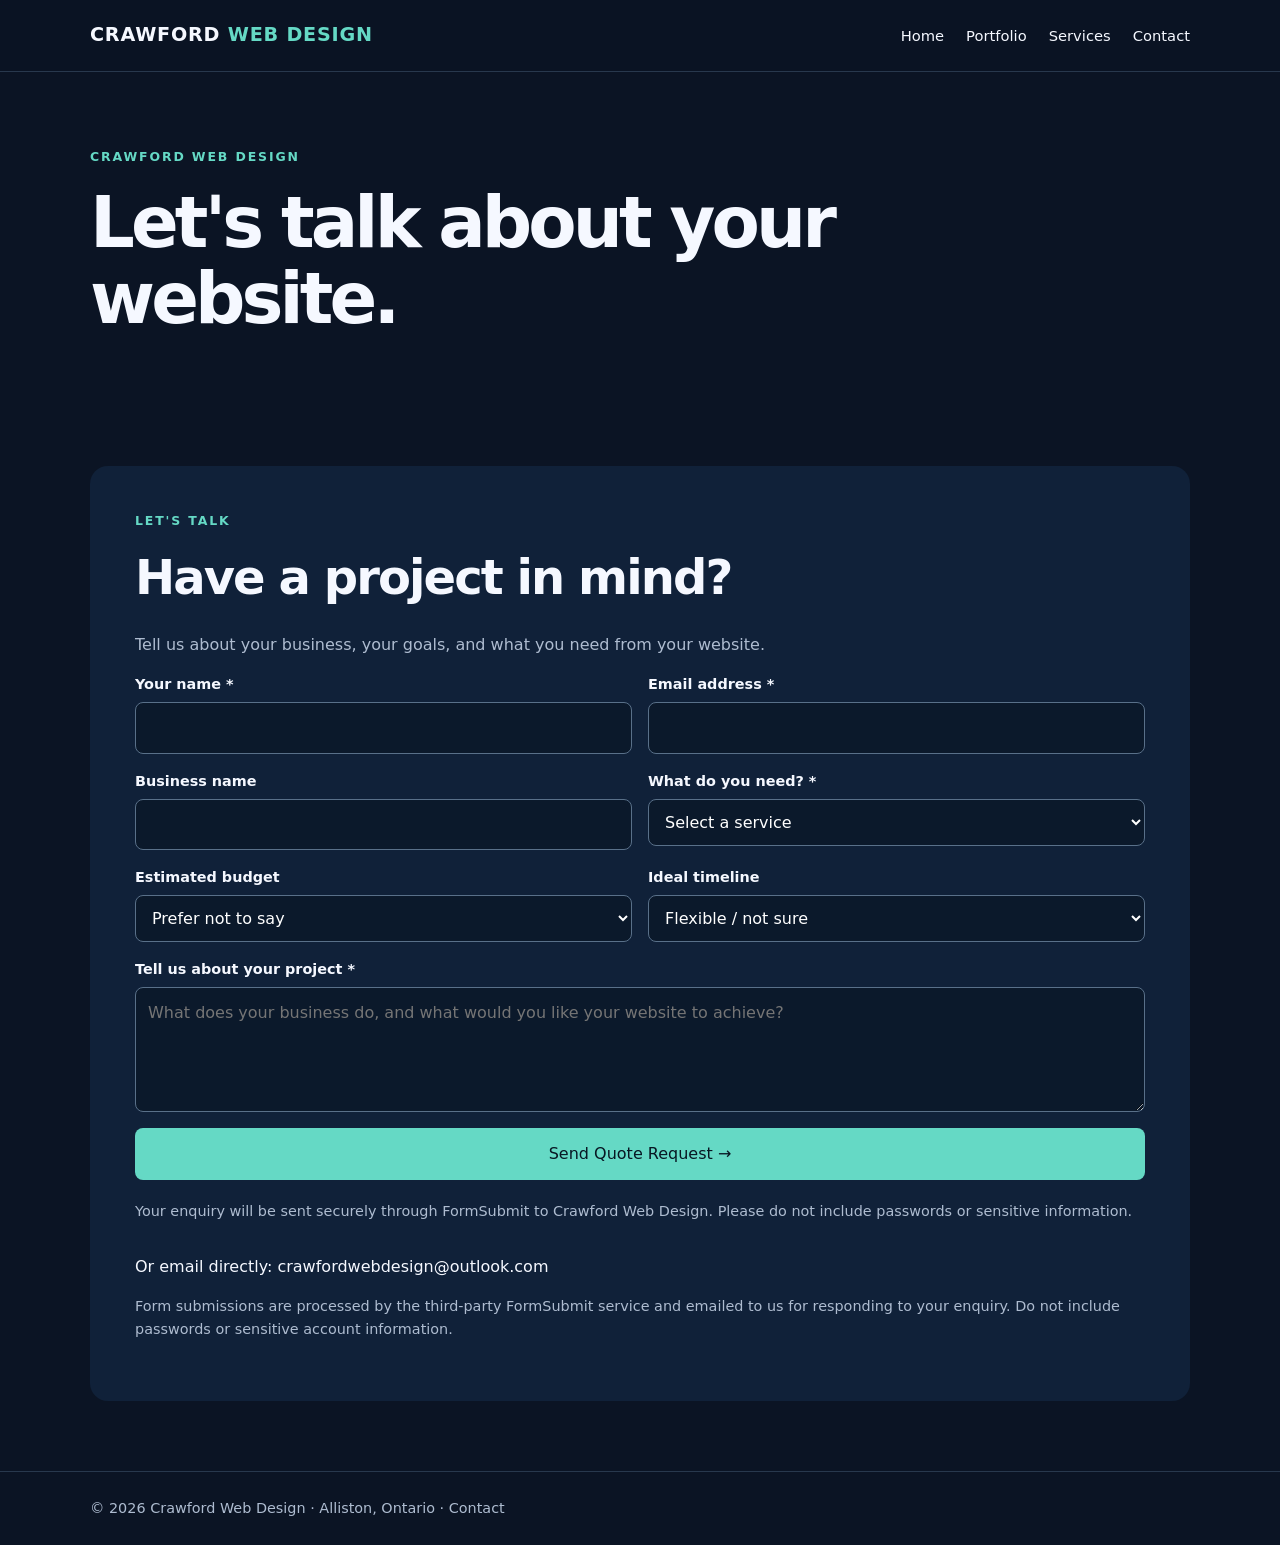
==== contact.html @ 00222fd6 "Add dedicated contact.html page" ====
<!doctype html><html lang="en"><head><meta charset="utf-8"><meta name="viewport" content="width=device-width,initial-scale=1"><meta name="description" content="Request a free website design quote from Crawford Web Design in Alliston, Ontario."><title>Contact | Crawford Web Design</title><link rel="canonical" href="https://crawfordwebdesign.ca/contact.html"><meta name="theme-color" content="#0b1424"><meta name="robots" content="index,follow"><meta property="og:locale" content="en_CA"><meta name="twitter:card" content="summary_large_image"><meta property="og:image" content="https://crawfordwebdesign.ca/efe-hero-sharp.webp"><meta name="twitter:image" content="https://crawfordwebdesign.ca/efe-hero-sharp.webp"><script type="application/ld+json">{"@context":"https://schema.org","@type":"ProfessionalService","name":"Crawford Web Design","url":"https://crawfordwebdesign.ca/","email":"crawfordwebdesign@outlook.com","areaServed":[{"@type":"Place","name":"Alliston, Ontario"},{"@type":"Place","name":"New Tecumseth, Ontario"},{"@type":"AdministrativeArea","name":"Ontario"}],"description":"Website design, redesign and updates for small businesses in Ontario.","priceRange":"CAD $400+"}</script><meta property="og:type" content="website"><meta property="og:title" content="Crawford Web Design | Websites for Ontario Small Businesses"><meta property="og:description" content="Modern, mobile-friendly websites and redesigns for small businesses in Alliston and across Ontario."><meta property="og:url" content="https://crawfordwebdesign.ca/"><style>:root{--bg:#0b1424;--panel:#142238;--ink:#f5f8ff;--muted:#aebcd0;--accent:#65d9c5}*{box-sizing:border-box}html{scroll-behavior:smooth}body{margin:0;background:var(--bg);color:var(--ink);font:16px/1.6 system-ui,Segoe UI,sans-serif}a{color:inherit;text-decoration:none}a:focus-visible,button:focus-visible,summary:focus-visible{outline:3px solid var(--accent);outline-offset:4px}section{scroll-margin-top:95px}.skip{position:absolute;left:-9999px;top:8px;background:var(--accent);color:#081723;padding:10px;z-index:20}.skip:focus{left:8px}.faq details{padding:18px 0;border-bottom:1px solid #2b4059}.faq summary{cursor:pointer;font-weight:700}.faq p{color:var(--muted)}.wrap{width:min(1100px,90%);margin:auto}header{border-bottom:1px solid #28384d;position:sticky;top:0;background:#0b1424ed;backdrop-filter:blur(10px);z-index:2}nav{display:flex;justify-content:space-between;align-items:center;gap:20px;padding:20px 0;flex-wrap:wrap}.brand{font-size:1.2rem;font-weight:800;letter-spacing:.04em}.brand span{color:var(--accent)}nav .links{display:flex;gap:22px;flex-wrap:wrap;font-size:.92rem}.hero{padding:110px 0 100px}.eyebrow{color:var(--accent);font-weight:700;text-transform:uppercase;letter-spacing:.15em;font-size:.78rem}h1{font-size:clamp(2.7rem,7vw,5.6rem);line-height:1.08;letter-spacing:-.055em;margin:18px 0 24px;max-width:850px}h1 em{font-style:normal;color:var(--accent)}.lead{color:var(--muted);font-size:1.2rem;max-width:650px}.actions{display:flex;gap:14px;flex-wrap:wrap;margin-top:34px}.btn{padding:13px 22px;border-radius:8px;background:var(--accent);color:#081723;font-weight:750}.btn.secondary{background:transparent;border:1px solid #6a7e95;color:white}section{padding:70px 0}h2{font-size:clamp(2rem,4vw,3rem);letter-spacing:-.04em;margin:8px 0 16px}.sub{color:var(--muted);max-width:700px}.grid{display:grid;grid-template-columns:repeat(3,1fr);gap:18px;margin-top:30px}.card{background:var(--panel);border:1px solid #2b4059;border-radius:14px;padding:26px}.card h3{margin:0 0 12px}.card p{color:var(--muted);margin:0 0 18px}.tag{color:var(--accent);font-size:.85rem;font-weight:700}.project{grid-column:span 2}.placeholder{height:220px;background:linear-gradient(135deg,#204a60,#142238 55%,#3c5067);border-radius:9px;display:flex;align-items:center;justify-content:center;font-size:1.6rem;font-weight:800;letter-spacing:.04em;margin-bottom:22px}.process-step{position:relative}.process-step .number{font-size:.8rem;color:var(--accent);font-weight:800;letter-spacing:.1em}.notice{font-size:.9rem;color:var(--muted)}.contact{background:#102139;border-radius:18px;padding:45px;margin-top:20px}footer{border-top:1px solid #28384d;padding:25px 0;color:var(--muted);font-size:.9rem}@media(max-width:760px){.grid{grid-template-columns:1fr}.project{grid-column:span 1}.hero{padding:75px 0}nav .links{gap:12px}.contact{padding:25px}}@media(prefers-reduced-motion:reduce){html{scroll-behavior:auto}}@media(max-width:440px){nav{align-items:flex-start}nav .links{gap:10px}.hero{padding:56px 0}.card{padding:20px}.btn{display:inline-block}}.hero{position:relative;overflow:hidden;background:radial-gradient(ellipse at 88% 25%,rgba(101,217,197,.14),transparent 48%)}.hero:after{content:"";position:absolute;right:-90px;top:30px;width:310px;height:310px;border:1px solid rgba(101,217,197,.22);border-radius:50%;pointer-events:none}.hero .wrap{position:relative;z-index:1}.hero-note{display:inline-flex;gap:8px;align-items:center;border:1px solid #34556a;border-radius:999px;padding:6px 13px;color:#c8e7e3;font-size:.85rem}.btn:hover{filter:brightness(1.12)}.btn:active{transform:translateY(1px)}.project-preview{height:auto;border:1px solid #446070;border-radius:12px;background:#e8e4dd;color:#26382d;overflow:hidden;margin-bottom:22px;box-shadow:0 12px 28px #0004}.preview-bar{height:31px;background:#fff;display:flex;align-items:center;gap:6px;padding:0 13px;border-bottom:1px solid #ddd}.preview-dot{height:7px;width:7px;border-radius:50%;background:#c7c7c7}.preview-url{font-size:10px;color:#667;padding-left:14px}.preview-content{height:calc(100% - 31px);display:flex;flex-direction:column;align-items:center;justify-content:center;text-align:center;background:linear-gradient(135deg,#eae4d7,#d3dccf)}.preview-content strong{font:700 clamp(24px,4vw,39px)/1.2 Georgia,serif;max-width:90%}.preview-content small{font-size:11px;letter-spacing:.2em;text-transform:uppercase;margin-bottom:12px}.preview-content span{font-size:12px;margin-top:12px}.preview-caption{font-size:.76rem;color:var(--muted);margin-top:-10px;margin-bottom:16px}.form-grid{display:grid;grid-template-columns:1fr 1fr;gap:16px}.field{display:flex;flex-direction:column;gap:6px}.field.full{grid-column:1/-1}.field label{font-weight:650;font-size:.9rem}.field input,.field select,.field textarea{width:100%;background:#0b192b;border:1px solid #597089;color:white;padding:12px;border-radius:8px;font:inherit}.field input:focus,.field select:focus,.field textarea:focus{outline:2px solid var(--accent);outline-offset:1px}.field textarea{min-height:125px;resize:vertical}.form-submit{border:0;cursor:pointer;font:inherit}.contact .notice{margin-top:14px}@media(max-width:600px){.form-grid{grid-template-columns:1fr}.hero:after{display:none}.project-preview{height:auto}} .hero-banner{padding:36px 0 54px;background:#080f18}.hero-banner:after{display:none}.hero-banner .wrap{max-width:1320px;width:min(1320px,96%)}.hero-banner img{display:block;width:100%;height:auto;border-radius:14px;box-shadow:0 18px 55px #0008}.hero-banner-actions{display:flex;justify-content:center;gap:14px;flex-wrap:wrap;margin-top:20px}@media(max-width:760px){.hero-banner{padding:18px 0 36px}.hero-banner .wrap{width:96%}.hero-banner img{border-radius:8px}.hero-banner-actions .btn{text-align:center}}.hero-mobile-copy{display:none}@media(max-width:760px){.hero-banner .hero-desktop-art{display:none}.hero-mobile-copy{display:block;padding:36px 6px 12px}.hero-mobile-copy h1{font-size:clamp(2.5rem,11vw,4rem);line-height:1.09;letter-spacing:-.045em;margin:18px 0}.hero-mobile-copy .lead{font-size:1.05rem;line-height:1.65}.hero-banner-actions{justify-content:stretch;flex-direction:column;gap:12px}.hero-banner-actions .btn{display:block;width:100%;text-align:center}.mobile-benefits{display:flex;flex-wrap:wrap;gap:10px;margin-top:25px}.mobile-benefits span{padding:6px 10px;border:1px solid #34556a;border-radius:99px;font-size:.82rem;color:#d6e9ed}} .hero-art-wrap{position:relative}.hero-image-quote{position:absolute;left:3.4%;top:71.5%;width:26%;height:8.2%;display:block;border-radius:10px;z-index:1;cursor:pointer}.hero-image-quote:focus-visible{outline:3px solid #fff;outline-offset:3px}@media(max-width:760px){.hero-art-wrap{display:none}} .page-intro{padding:75px 0 15px}.page-intro h1{font-size:clamp(2.5rem,6vw,4.4rem);max-width:900px}.page-intro p{max-width:750px}.page-cta{margin:25px 0 60px;display:flex;gap:12px;flex-wrap:wrap}@media(max-width:600px){.page-intro{padding:44px 0 8px}nav .links{gap:14px}}</style></head><body><a class="skip" href="#main-content">Skip to content</a><header><nav class="wrap"><a class="brand" href="/">CRAWFORD<span> WEB DESIGN</span></a><div class="links"><a href="/">Home</a><a href="/portfolio.html">Portfolio</a><a href="/services.html">Services</a><a href="/contact.html">Contact</a></div></nav></header><main id="main-content"><div class="wrap page-intro"><div class="eyebrow">Crawford Web Design</div><h1>Let's talk about your website.</h1></div><section id="contact" class="wrap"><div class="contact"><div class="eyebrow">Let's talk</div><h2>Have a project in mind?</h2><p class="sub">Tell us about your business, your goals, and what you need from your website.</p><form id="quote-form" class="form-grid" action="https://formsubmit.co/ajax/crawfordwebdesign@outlook.com" method="POST"><input type="hidden" name="_subject" value="New Crawford Web Design Quote Request"><input type="hidden" name="_template" value="table"><div aria-hidden="true" style="position:absolute;left:-10000px"><label for="q-honey">Leave this empty</label><input id="q-honey" name="_honey" tabindex="-1" autocomplete="off"></div><div class="field"><label for="q-name">Your name *</label><input id="q-name" name="name" required maxlength="100" autocomplete="name"></div><div class="field"><label for="q-email">Email address *</label><input id="q-email" name="email" type="email" required maxlength="200" autocomplete="email"></div><div class="field"><label for="q-business">Business name</label><input id="q-business" name="business" maxlength="120" autocomplete="organization"></div><div class="field"><label for="q-service">What do you need? *</label><select id="q-service" name="service" required><option value="">Select a service</option><option>New website</option><option>Website redesign</option><option>Website updates</option><option>Other / not sure</option></select></div><div class="field"><label for="q-budget">Estimated budget</label><select id="q-budget" name="budget"><option value="">Prefer not to say</option><option>Under $500 CAD</option><option>$500–$1,000 CAD</option><option>$1,000–$2,500 CAD</option><option>$2,500+ CAD</option></select></div><div class="field"><label for="q-timeline">Ideal timeline</label><select id="q-timeline" name="timeline"><option value="">Flexible / not sure</option><option>As soon as possible</option><option>Within a month</option><option>1–3 months</option><option>Just exploring</option></select></div><div class="field full"><label for="q-details">Tell us about your project *</label><textarea id="q-details" name="details" required maxlength="3000" placeholder="What does your business do, and what would you like your website to achieve?"></textarea></div><div class="field full"><button class="btn form-submit" type="submit">Send Quote Request →</button><p class="notice" id="form-note" role="status">Your enquiry will be sent securely through FormSubmit to Crawford Web Design. Please do not include passwords or sensitive information.</p></div></form><p>Or email directly: <a href="mailto:crawfordwebdesign@outlook.com">crawfordwebdesign@outlook.com</a></p><p class="notice">Form submissions are processed by the third-party FormSubmit service and emailed to us for responding to your enquiry. Do not include passwords or sensitive account information.</p></div></section></main><footer><div class="wrap">© <span id="year"></span> Crawford Web Design · Alliston, Ontario · <a href="mailto:crawfordwebdesign@outlook.com">Contact</a></div></footer><script>document.getElementById('year').textContent=new Date().getFullYear();document.getElementById('quote-form').addEventListener('submit',async function(e){e.preventDefault();const form=this;const button=form.querySelector('button[type="submit"]');const note=document.getElementById('form-note');const data=Object.fromEntries(new FormData(form).entries());if(data._honey)return;button.disabled=true;button.textContent='Sending…';note.textContent='Sending your request…';try{const response=await fetch(form.action,{method:'POST',headers:{'Content-Type':'application/json','Accept':'application/json'},body:JSON.stringify(data)});const result=await response.json();if(!response.ok||String(result.success).toLowerCase()!=='true')throw new Error(result.message||'The form could not be sent.');note.textContent='Thank you! Your request was submitted. We will be in touch by email.';note.style.color='#65d9c5';form.reset()}catch(error){const message=String(error.message||'');note.textContent=/activat/i.test(message)?'Form activation is required. Please check crawfordwebdesign@outlook.com for the FormSubmit activation email, then try again.':'We could not confirm delivery. Please email crawfordwebdesign@outlook.com directly or try again later.';note.style.color='#ffd18a'}finally{button.disabled=false;button.textContent='Send Quote Request →'}})</script></body></html>
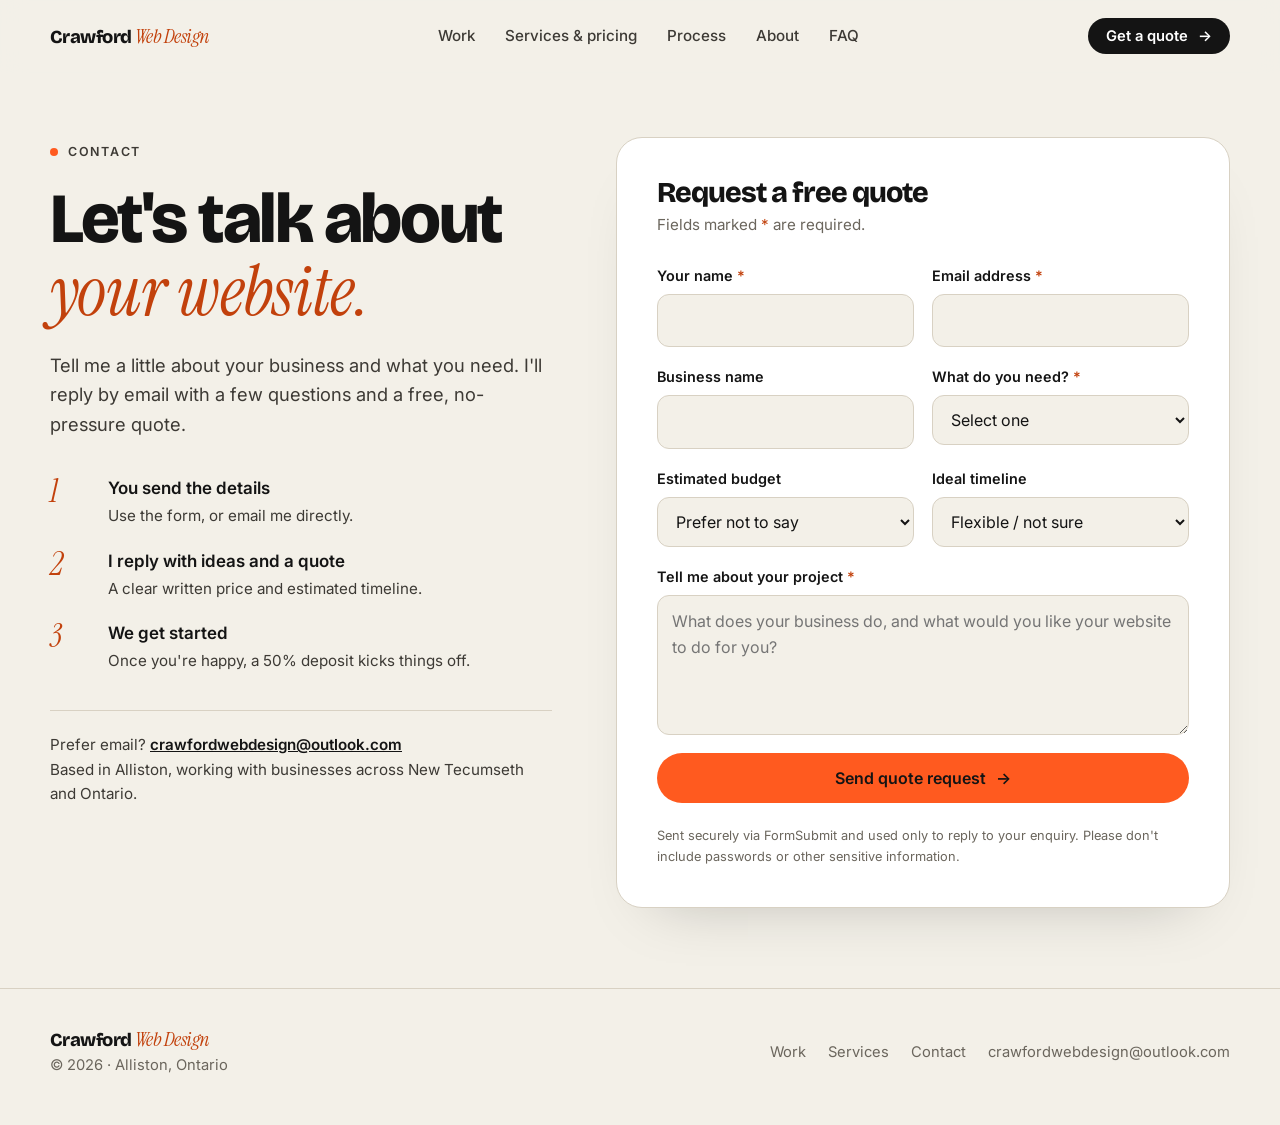
==== commit 066e7ffb: "update" ====
--- a/contact.html
+++ b/contact.html
@@ -1 +1,158 @@
-<!doctype html><html lang="en"><head><meta charset="utf-8"><meta name="viewport" content="width=device-width,initial-scale=1"><meta name="description" content="Request a free website design quote from Crawford Web Design in Alliston, Ontario."><title>Contact | Crawford Web Design</title><link rel="canonical" href="https://crawfordwebdesign.ca/contact.html"><meta name="theme-color" content="#0b1424"><meta name="robots" content="index,follow"><meta property="og:locale" content="en_CA"><meta name="twitter:card" content="summary_large_image"><meta property="og:image" content="https://crawfordwebdesign.ca/efe-hero-sharp.webp"><meta name="twitter:image" content="https://crawfordwebdesign.ca/efe-hero-sharp.webp"><script type="application/ld+json">{"@context":"https://schema.org","@type":"ProfessionalService","name":"Crawford Web Design","url":"https://crawfordwebdesign.ca/","email":"crawfordwebdesign@outlook.com","areaServed":[{"@type":"Place","name":"Alliston, Ontario"},{"@type":"Place","name":"New Tecumseth, Ontario"},{"@type":"AdministrativeArea","name":"Ontario"}],"description":"Website design, redesign and updates for small businesses in Ontario.","priceRange":"CAD $400+"}</script><meta property="og:type" content="website"><meta property="og:title" content="Crawford Web Design | Websites for Ontario Small Businesses"><meta property="og:description" content="Modern, mobile-friendly websites and redesigns for small businesses in Alliston and across Ontario."><meta property="og:url" content="https://crawfordwebdesign.ca/"><style>:root{--bg:#0b1424;--panel:#142238;--ink:#f5f8ff;--muted:#aebcd0;--accent:#65d9c5}*{box-sizing:border-box}html{scroll-behavior:smooth}body{margin:0;background:var(--bg);color:var(--ink);font:16px/1.6 system-ui,Segoe UI,sans-serif}a{color:inherit;text-decoration:none}a:focus-visible,button:focus-visible,summary:focus-visible{outline:3px solid var(--accent);outline-offset:4px}section{scroll-margin-top:95px}.skip{position:absolute;left:-9999px;top:8px;background:var(--accent);color:#081723;padding:10px;z-index:20}.skip:focus{left:8px}.faq details{padding:18px 0;border-bottom:1px solid #2b4059}.faq summary{cursor:pointer;font-weight:700}.faq p{color:var(--muted)}.wrap{width:min(1100px,90%);margin:auto}header{border-bottom:1px solid #28384d;position:sticky;top:0;background:#0b1424ed;backdrop-filter:blur(10px);z-index:2}nav{display:flex;justify-content:space-between;align-items:center;gap:20px;padding:20px 0;flex-wrap:wrap}.brand{font-size:1.2rem;font-weight:800;letter-spacing:.04em}.brand span{color:var(--accent)}nav .links{display:flex;gap:22px;flex-wrap:wrap;font-size:.92rem}.hero{padding:110px 0 100px}.eyebrow{color:var(--accent);font-weight:700;text-transform:uppercase;letter-spacing:.15em;font-size:.78rem}h1{font-size:clamp(2.7rem,7vw,5.6rem);line-height:1.08;letter-spacing:-.055em;margin:18px 0 24px;max-width:850px}h1 em{font-style:normal;color:var(--accent)}.lead{color:var(--muted);font-size:1.2rem;max-width:650px}.actions{display:flex;gap:14px;flex-wrap:wrap;margin-top:34px}.btn{padding:13px 22px;border-radius:8px;background:var(--accent);color:#081723;font-weight:750}.btn.secondary{background:transparent;border:1px solid #6a7e95;color:white}section{padding:70px 0}h2{font-size:clamp(2rem,4vw,3rem);letter-spacing:-.04em;margin:8px 0 16px}.sub{color:var(--muted);max-width:700px}.grid{display:grid;grid-template-columns:repeat(3,1fr);gap:18px;margin-top:30px}.card{background:var(--panel);border:1px solid #2b4059;border-radius:14px;padding:26px}.card h3{margin:0 0 12px}.card p{color:var(--muted);margin:0 0 18px}.tag{color:var(--accent);font-size:.85rem;font-weight:700}.project{grid-column:span 2}.placeholder{height:220px;background:linear-gradient(135deg,#204a60,#142238 55%,#3c5067);border-radius:9px;display:flex;align-items:center;justify-content:center;font-size:1.6rem;font-weight:800;letter-spacing:.04em;margin-bottom:22px}.process-step{position:relative}.process-step .number{font-size:.8rem;color:var(--accent);font-weight:800;letter-spacing:.1em}.notice{font-size:.9rem;color:var(--muted)}.contact{background:#102139;border-radius:18px;padding:45px;margin-top:20px}footer{border-top:1px solid #28384d;padding:25px 0;color:var(--muted);font-size:.9rem}@media(max-width:760px){.grid{grid-template-columns:1fr}.project{grid-column:span 1}.hero{padding:75px 0}nav .links{gap:12px}.contact{padding:25px}}@media(prefers-reduced-motion:reduce){html{scroll-behavior:auto}}@media(max-width:440px){nav{align-items:flex-start}nav .links{gap:10px}.hero{padding:56px 0}.card{padding:20px}.btn{display:inline-block}}.hero{position:relative;overflow:hidden;background:radial-gradient(ellipse at 88% 25%,rgba(101,217,197,.14),transparent 48%)}.hero:after{content:"";position:absolute;right:-90px;top:30px;width:310px;height:310px;border:1px solid rgba(101,217,197,.22);border-radius:50%;pointer-events:none}.hero .wrap{position:relative;z-index:1}.hero-note{display:inline-flex;gap:8px;align-items:center;border:1px solid #34556a;border-radius:999px;padding:6px 13px;color:#c8e7e3;font-size:.85rem}.btn:hover{filter:brightness(1.12)}.btn:active{transform:translateY(1px)}.project-preview{height:auto;border:1px solid #446070;border-radius:12px;background:#e8e4dd;color:#26382d;overflow:hidden;margin-bottom:22px;box-shadow:0 12px 28px #0004}.preview-bar{height:31px;background:#fff;display:flex;align-items:center;gap:6px;padding:0 13px;border-bottom:1px solid #ddd}.preview-dot{height:7px;width:7px;border-radius:50%;background:#c7c7c7}.preview-url{font-size:10px;color:#667;padding-left:14px}.preview-content{height:calc(100% - 31px);display:flex;flex-direction:column;align-items:center;justify-content:center;text-align:center;background:linear-gradient(135deg,#eae4d7,#d3dccf)}.preview-content strong{font:700 clamp(24px,4vw,39px)/1.2 Georgia,serif;max-width:90%}.preview-content small{font-size:11px;letter-spacing:.2em;text-transform:uppercase;margin-bottom:12px}.preview-content span{font-size:12px;margin-top:12px}.preview-caption{font-size:.76rem;color:var(--muted);margin-top:-10px;margin-bottom:16px}.form-grid{display:grid;grid-template-columns:1fr 1fr;gap:16px}.field{display:flex;flex-direction:column;gap:6px}.field.full{grid-column:1/-1}.field label{font-weight:650;font-size:.9rem}.field input,.field select,.field textarea{width:100%;background:#0b192b;border:1px solid #597089;color:white;padding:12px;border-radius:8px;font:inherit}.field input:focus,.field select:focus,.field textarea:focus{outline:2px solid var(--accent);outline-offset:1px}.field textarea{min-height:125px;resize:vertical}.form-submit{border:0;cursor:pointer;font:inherit}.contact .notice{margin-top:14px}@media(max-width:600px){.form-grid{grid-template-columns:1fr}.hero:after{display:none}.project-preview{height:auto}} .hero-banner{padding:36px 0 54px;background:#080f18}.hero-banner:after{display:none}.hero-banner .wrap{max-width:1320px;width:min(1320px,96%)}.hero-banner img{display:block;width:100%;height:auto;border-radius:14px;box-shadow:0 18px 55px #0008}.hero-banner-actions{display:flex;justify-content:center;gap:14px;flex-wrap:wrap;margin-top:20px}@media(max-width:760px){.hero-banner{padding:18px 0 36px}.hero-banner .wrap{width:96%}.hero-banner img{border-radius:8px}.hero-banner-actions .btn{text-align:center}}.hero-mobile-copy{display:none}@media(max-width:760px){.hero-banner .hero-desktop-art{display:none}.hero-mobile-copy{display:block;padding:36px 6px 12px}.hero-mobile-copy h1{font-size:clamp(2.5rem,11vw,4rem);line-height:1.09;letter-spacing:-.045em;margin:18px 0}.hero-mobile-copy .lead{font-size:1.05rem;line-height:1.65}.hero-banner-actions{justify-content:stretch;flex-direction:column;gap:12px}.hero-banner-actions .btn{display:block;width:100%;text-align:center}.mobile-benefits{display:flex;flex-wrap:wrap;gap:10px;margin-top:25px}.mobile-benefits span{padding:6px 10px;border:1px solid #34556a;border-radius:99px;font-size:.82rem;color:#d6e9ed}} .hero-art-wrap{position:relative}.hero-image-quote{position:absolute;left:3.4%;top:71.5%;width:26%;height:8.2%;display:block;border-radius:10px;z-index:1;cursor:pointer}.hero-image-quote:focus-visible{outline:3px solid #fff;outline-offset:3px}@media(max-width:760px){.hero-art-wrap{display:none}} .page-intro{padding:75px 0 15px}.page-intro h1{font-size:clamp(2.5rem,6vw,4.4rem);max-width:900px}.page-intro p{max-width:750px}.page-cta{margin:25px 0 60px;display:flex;gap:12px;flex-wrap:wrap}@media(max-width:600px){.page-intro{padding:44px 0 8px}nav .links{gap:14px}}</style></head><body><a class="skip" href="#main-content">Skip to content</a><header><nav class="wrap"><a class="brand" href="/">CRAWFORD<span> WEB DESIGN</span></a><div class="links"><a href="/">Home</a><a href="/portfolio.html">Portfolio</a><a href="/services.html">Services</a><a href="/contact.html">Contact</a></div></nav></header><main id="main-content"><div class="wrap page-intro"><div class="eyebrow">Crawford Web Design</div><h1>Let's talk about your website.</h1></div><section id="contact" class="wrap"><div class="contact"><div class="eyebrow">Let's talk</div><h2>Have a project in mind?</h2><p class="sub">Tell us about your business, your goals, and what you need from your website.</p><form id="quote-form" class="form-grid" action="https://formsubmit.co/ajax/crawfordwebdesign@outlook.com" method="POST"><input type="hidden" name="_subject" value="New Crawford Web Design Quote Request"><input type="hidden" name="_template" value="table"><div aria-hidden="true" style="position:absolute;left:-10000px"><label for="q-honey">Leave this empty</label><input id="q-honey" name="_honey" tabindex="-1" autocomplete="off"></div><div class="field"><label for="q-name">Your name *</label><input id="q-name" name="name" required maxlength="100" autocomplete="name"></div><div class="field"><label for="q-email">Email address *</label><input id="q-email" name="email" type="email" required maxlength="200" autocomplete="email"></div><div class="field"><label for="q-business">Business name</label><input id="q-business" name="business" maxlength="120" autocomplete="organization"></div><div class="field"><label for="q-service">What do you need? *</label><select id="q-service" name="service" required><option value="">Select a service</option><option>New website</option><option>Website redesign</option><option>Website updates</option><option>Other / not sure</option></select></div><div class="field"><label for="q-budget">Estimated budget</label><select id="q-budget" name="budget"><option value="">Prefer not to say</option><option>Under $500 CAD</option><option>$500–$1,000 CAD</option><option>$1,000–$2,500 CAD</option><option>$2,500+ CAD</option></select></div><div class="field"><label for="q-timeline">Ideal timeline</label><select id="q-timeline" name="timeline"><option value="">Flexible / not sure</option><option>As soon as possible</option><option>Within a month</option><option>1–3 months</option><option>Just exploring</option></select></div><div class="field full"><label for="q-details">Tell us about your project *</label><textarea id="q-details" name="details" required maxlength="3000" placeholder="What does your business do, and what would you like your website to achieve?"></textarea></div><div class="field full"><button class="btn form-submit" type="submit">Send Quote Request →</button><p class="notice" id="form-note" role="status">Your enquiry will be sent securely through FormSubmit to Crawford Web Design. Please do not include passwords or sensitive information.</p></div></form><p>Or email directly: <a href="mailto:crawfordwebdesign@outlook.com">crawfordwebdesign@outlook.com</a></p><p class="notice">Form submissions are processed by the third-party FormSubmit service and emailed to us for responding to your enquiry. Do not include passwords or sensitive account information.</p></div></section></main><footer><div class="wrap">© <span id="year"></span> Crawford Web Design · Alliston, Ontario · <a href="mailto:crawfordwebdesign@outlook.com">Contact</a></div></footer><script>document.getElementById('year').textContent=new Date().getFullYear();document.getElementById('quote-form').addEventListener('submit',async function(e){e.preventDefault();const form=this;const button=form.querySelector('button[type="submit"]');const note=document.getElementById('form-note');const data=Object.fromEntries(new FormData(form).entries());if(data._honey)return;button.disabled=true;button.textContent='Sending…';note.textContent='Sending your request…';try{const response=await fetch(form.action,{method:'POST',headers:{'Content-Type':'application/json','Accept':'application/json'},body:JSON.stringify(data)});const result=await response.json();if(!response.ok||String(result.success).toLowerCase()!=='true')throw new Error(result.message||'The form could not be sent.');note.textContent='Thank you! Your request was submitted. We will be in touch by email.';note.style.color='#65d9c5';form.reset()}catch(error){const message=String(error.message||'');note.textContent=/activat/i.test(message)?'Form activation is required. Please check crawfordwebdesign@outlook.com for the FormSubmit activation email, then try again.':'We could not confirm delivery. Please email crawfordwebdesign@outlook.com directly or try again later.';note.style.color='#ffd18a'}finally{button.disabled=false;button.textContent='Send Quote Request →'}})</script></body></html>
+<!doctype html>
+<html lang="en-CA">
+<head>
+<meta charset="utf-8">
+<meta name="viewport" content="width=device-width,initial-scale=1">
+<title>Contact | Get a Free Website Quote | Crawford Web Design</title>
+<meta name="description" content="Request a free, no-pressure website quote from Crawford Web Design in Alliston, Ontario.">
+<link rel="canonical" href="https://crawfordwebdesign.ca/contact.html">
+<meta name="robots" content="index,follow">
+<meta name="theme-color" content="#f3f0e8">
+<meta property="og:type" content="website">
+<meta property="og:locale" content="en_CA">
+<meta property="og:site_name" content="Crawford Web Design">
+<meta property="og:title" content="Get a Free Quote | Crawford Web Design">
+<meta property="og:description" content="Request a free, no-pressure website quote from Crawford Web Design in Alliston, Ontario.">
+<meta property="og:url" content="https://crawfordwebdesign.ca/contact.html">
+<meta property="og:image" content="https://crawfordwebdesign.ca/og-image.jpg">
+<meta property="og:image:width" content="1200">
+<meta property="og:image:height" content="630">
+<meta property="og:image:alt" content="Crawford Web Design: websites for local businesses in Alliston, Ontario">
+<meta name="twitter:card" content="summary_large_image">
+<meta name="twitter:image" content="https://crawfordwebdesign.ca/og-image.jpg">
+<link rel="icon" href="data:image/svg+xml,%3Csvg xmlns='http://www.w3.org/2000/svg' viewBox='0 0 64 64'%3E%3Crect width='64' height='64' rx='14' fill='%23141414'/%3E%3Ctext x='32' y='44' font-family='Georgia,serif' font-size='36' font-style='italic' fill='%23ff5a1f' text-anchor='middle'%3EC%3C/text%3E%3C/svg%3E">
+<link rel="preconnect" href="https://fonts.googleapis.com">
+<link rel="preconnect" href="https://fonts.gstatic.com" crossorigin>
+<link href="https://fonts.googleapis.com/css2?family=Bricolage+Grotesque:opsz,wght@12..96,500;12..96,700;12..96,800&family=Instrument+Serif:ital@1&family=Inter:wght@400;500;600&display=swap" rel="stylesheet">
+<link rel="stylesheet" href="/styles.css">
+<script type="application/ld+json">{"@context":"https://schema.org","@type":"ProfessionalService","name":"Crawford Web Design","url":"https://crawfordwebdesign.ca/","image":"https://crawfordwebdesign.ca/og-image.jpg","email":"crawfordwebdesign@outlook.com","address":{"@type":"PostalAddress","addressLocality":"Alliston","addressRegion":"ON","addressCountry":"CA"},"areaServed":[{"@type":"Place","name":"Alliston, Ontario"},{"@type":"Place","name":"New Tecumseth, Ontario"},{"@type":"AdministrativeArea","name":"Ontario"}],"description":"Website design, redesign and updates for small businesses in Ontario.","priceRange":"CAD $400+"}</script>
+</head>
+<body>
+<a class="skip" href="#main">Skip to content</a>
+
+<header id="top">
+  <div class="wrap nav">
+    <a class="logo" href="/">Crawford <i>Web Design</i></a>
+    <nav aria-label="Main" id="site-nav">
+      <ul>
+        <li><a href="/portfolio.html">Work</a></li>
+        <li><a href="/services.html">Services &amp; pricing</a></li>
+        <li><a href="/#process">Process</a></li>
+        <li><a href="/#about">About</a></li>
+        <li><a href="/#faq">FAQ</a></li>
+        <li class="nav-cta-mobile"><a href="/contact.html">Get a quote →</a></li>
+      </ul>
+    </nav>
+    <div class="nav-right">
+      <a class="btn btn-dark nav-cta" href="/contact.html" aria-current="page">Get a quote <span class="arrow">→</span></a>
+      <button class="menu-btn" type="button" aria-expanded="false" aria-controls="site-nav" aria-label="Open menu"><span></span><span></span></button>
+    </div>
+  </div>
+</header>
+
+<main id="main">
+  <div class="wrap contact-grid">
+    <div>
+      <span class="eyebrow">Contact</span>
+      <h1>Let's talk about <span class="serif">your website.</span></h1>
+      <p class="lead">Tell me a little about your business and what you need. I'll reply by email with a few questions and a free, no-pressure quote.</p>
+      <ol class="next-steps">
+        <li><span class="n">1</span><div><b>You send the details</b><span>Use the form, or email me directly.</span></div></li>
+        <li><span class="n">2</span><div><b>I reply with ideas and a quote</b><span>A clear written price and estimated timeline.</span></div></li>
+        <li><span class="n">3</span><div><b>We get started</b><span>Once you're happy, a 50% deposit kicks things off.</span></div></li>
+      </ol>
+      <div class="direct">
+        Prefer email? <a href="mailto:crawfordwebdesign@outlook.com">crawfordwebdesign@outlook.com</a><br>
+        Based in Alliston, working with businesses across New Tecumseth and Ontario.
+      </div>
+    </div>
+
+    <div class="form-card" id="form-card">
+      <h2>Request a free quote</h2>
+      <p>Fields marked <span style="color:var(--accent-ink)">*</span> are required.</p>
+      <form id="quote-form" class="form-grid" action="https://formsubmit.co/ajax/crawfordwebdesign@outlook.com" method="POST" novalidate>
+        <input type="hidden" name="_subject" value="New Crawford Web Design Quote Request">
+        <input type="hidden" name="_template" value="table">
+        <div class="hp" aria-hidden="true"><label for="q-honey">Leave this empty</label><input id="q-honey" name="_honey" tabindex="-1" autocomplete="off"></div>
+        <div class="field"><label for="q-name">Your name <span class="req">*</span></label><input id="q-name" name="name" required maxlength="100" autocomplete="name"></div>
+        <div class="field"><label for="q-email">Email address <span class="req">*</span></label><input id="q-email" name="email" type="email" required maxlength="200" autocomplete="email"></div>
+        <div class="field"><label for="q-business">Business name</label><input id="q-business" name="business" maxlength="120" autocomplete="organization"></div>
+        <div class="field"><label for="q-service">What do you need? <span class="req">*</span></label>
+          <select id="q-service" name="service" required>
+            <option value="">Select one</option>
+            <option>New website</option>
+            <option>Website refresh</option>
+            <option>Website care / updates</option>
+            <option>Other / not sure</option>
+          </select></div>
+        <div class="field"><label for="q-budget">Estimated budget</label>
+          <select id="q-budget" name="budget">
+            <option value="">Prefer not to say</option>
+            <option>Under $500 CAD</option>
+            <option>$500–$1,000 CAD</option>
+            <option>$1,000–$2,500 CAD</option>
+            <option>$2,500+ CAD</option>
+          </select></div>
+        <div class="field"><label for="q-timeline">Ideal timeline</label>
+          <select id="q-timeline" name="timeline">
+            <option value="">Flexible / not sure</option>
+            <option>As soon as possible</option>
+            <option>Within a month</option>
+            <option>1–3 months</option>
+            <option>Just exploring</option>
+          </select></div>
+        <div class="field full"><label for="q-details">Tell me about your project <span class="req">*</span></label><textarea id="q-details" name="details" required maxlength="3000" placeholder="What does your business do, and what would you like your website to do for you?"></textarea></div>
+        <div class="field full">
+          <button class="btn btn-accent" type="submit">Send quote request <span class="arrow">→</span></button>
+          <p class="form-status" id="form-note" role="status" aria-live="polite"></p>
+          <p class="privacy">Sent securely via FormSubmit and used only to reply to your enquiry. Please don't include passwords or other sensitive information.</p>
+        </div>
+      </form>
+      <div class="success" tabindex="-1" id="form-success">
+        <div class="tick" aria-hidden="true">✓</div>
+        <h2>Thanks, message sent!</h2>
+        <p>I'll get back to you by email soon. Keep an eye on your inbox (and your spam folder, just in case).</p>
+        <a class="btn btn-line" href="/portfolio.html">See recent work</a>
+      </div>
+    </div>
+  </div>
+</main>
+
+<footer class="site-footer">
+  <div class="wrap">
+    <span><a class="logo" href="/">Crawford <i>Web Design</i></a><br>© <span id="year">2026</span> · Alliston, Ontario</span>
+    <nav aria-label="Footer">
+      <a href="/portfolio.html">Work</a>
+      <a href="/services.html">Services</a>
+      <a href="/contact.html">Contact</a>
+      <a href="mailto:crawfordwebdesign@outlook.com">crawfordwebdesign@outlook.com</a>
+    </nav>
+  </div>
+</footer>
+<script src="/main.js" defer></script>
+<script>
+document.getElementById('quote-form').addEventListener('submit',async function(e){
+  e.preventDefault();
+  const form=this, card=document.getElementById('form-card'), note=document.getElementById('form-note'), button=form.querySelector('button[type="submit"]');
+  note.className='form-status'; note.textContent='';
+  if(!form.checkValidity()){
+    const bad=form.querySelector(':invalid'); note.className='form-status err';
+    note.textContent=bad&&bad.type==='email'&&bad.value?'Please enter a valid email address.':'Please fill in the required fields.';
+    bad&&bad.focus(); return;
+  }
+  const data=Object.fromEntries(new FormData(form).entries());
+  if(data._honey) return;
+  button.disabled=true; button.firstChild.textContent='Sending… ';
+  try{
+    const r=await fetch(form.action,{method:'POST',headers:{'Content-Type':'application/json','Accept':'application/json'},body:JSON.stringify(data)});
+    const res=await r.json();
+    if(!r.ok||String(res.success).toLowerCase()!=='true') throw new Error(res.message||'Could not send');
+    card.classList.add('sent'); form.reset(); document.getElementById('form-success').focus();
+  }catch(err){
+    note.className='form-status err';
+    note.innerHTML=/activat/i.test(String(err.message))?'The form needs activating. Check crawfordwebdesign@outlook.com for the FormSubmit activation email, then try again.':'Sorry, that didn\'t go through. Please try again, or email <a href="mailto:crawfordwebdesign@outlook.com">crawfordwebdesign@outlook.com</a>.';
+  }finally{button.disabled=false; button.firstChild.textContent='Send quote request ';}
+});
+</script>
+</body>
+</html>
--- a/styles.css
+++ b/styles.css
@@ -0,0 +1,290 @@
+:root{
+  --paper:#f3f0e8; --paper-2:#ebe6db; --ink:#141414; --ink-2:#3d3a35; --muted:#6b665d;
+  --line:#d8d1c3; --accent:#ff5a1f; --accent-ink:#c2410c; --dark:#141414;
+  --display:"Bricolage Grotesque",system-ui,sans-serif; --serif:"Instrument Serif",Georgia,serif;
+  --body:Inter,system-ui,-apple-system,"Segoe UI",sans-serif;
+  --wrap:min(1180px,calc(100% - 40px));
+}
+*{box-sizing:border-box}
+html{scroll-behavior:smooth}
+body{margin:0;background:var(--paper);color:var(--ink);font:17px/1.6 var(--body);-webkit-font-smoothing:antialiased}
+img{max-width:100%;display:block}
+a{color:inherit}
+:focus-visible{outline:3px solid var(--accent);outline-offset:3px;border-radius:4px}
+.wrap{width:var(--wrap);margin-inline:auto}
+.skip{position:absolute;left:-9999px}.skip:focus{left:12px;top:12px;z-index:99;background:var(--ink);color:#fff;padding:10px 14px}
+section{scroll-margin-top:80px}
+.serif{font-family:var(--serif);font-style:italic;font-weight:400;letter-spacing:-.01em}
+.eyebrow{display:inline-flex;align-items:center;gap:10px;font:600 .78rem/1 var(--body);letter-spacing:.14em;text-transform:uppercase;color:var(--ink-2)}
+.eyebrow::before{content:"";width:8px;height:8px;border-radius:50%;background:var(--accent)}
+h1,h2,h3{font-family:var(--display);font-weight:800;letter-spacing:-.035em;line-height:1.02;margin:0}
+h2{font-size:clamp(2.2rem,5vw,4rem)}
+h3{font-size:1.35rem;letter-spacing:-.02em;font-weight:700}
+
+/* Buttons */
+.btn{display:inline-flex;align-items:center;gap:10px;padding:15px 24px;border-radius:999px;font:600 1rem/1 var(--body);text-decoration:none;transition:transform .15s,background .15s}
+.btn-dark{background:var(--ink);color:#fff}.btn-dark:hover{background:#000;transform:translateY(-1px)}
+.btn-line{border:1.5px solid var(--ink)}.btn-line:hover{background:var(--ink);color:#fff}
+.btn-accent{background:var(--accent);color:#141414}.btn-accent:hover{transform:translateY(-1px);background:#ff6d38}
+.arrow{transition:transform .15s}.btn:hover .arrow{transform:translateX(3px)}
+
+/* Header */
+header{position:sticky;top:0;z-index:20;background:rgba(243,240,232,.86);backdrop-filter:blur(12px);border-bottom:1px solid transparent;transition:border-color .2s}
+header.scrolled{border-bottom-color:var(--line)}
+.nav{display:flex;align-items:center;justify-content:space-between;height:72px}
+.logo{font:800 1.15rem/1 var(--display);letter-spacing:-.03em;text-decoration:none}
+.logo i{font-family:var(--serif);font-weight:400;color:var(--accent-ink);font-size:1.25rem}
+.nav ul{display:flex;gap:30px;list-style:none;margin:0;padding:0;font-size:.95rem;font-weight:500}
+.nav ul a{text-decoration:none;color:var(--ink-2)}.nav ul a:hover{color:var(--ink)}
+.nav .btn{padding:11px 18px;font-size:.92rem}
+
+/* Hero */
+.hero{padding:56px 0 40px;overflow:hidden}
+.hero-grid{display:grid;grid-template-columns:1.05fr .95fr;gap:40px;align-items:center}
+.hero h1{font-size:clamp(2.5rem,5vw,4.5rem);margin:20px 0 22px}
+.hero h1 .serif{color:var(--accent-ink);font-size:1.08em}
+.hero .lead{font-size:1.2rem;color:var(--ink-2);max-width:40ch;margin:0 0 30px}
+.hero .actions{display:flex;gap:12px;flex-wrap:wrap}
+.hero-meta{display:flex;gap:28px;margin-top:40px;padding-top:24px;border-top:1px solid var(--line);font-size:.9rem;color:var(--muted)}
+.hero-meta b{display:block;font:700 1.35rem/1.2 var(--display);color:var(--ink);letter-spacing:-.02em}
+
+/* Phones */
+.phones{position:relative;height:600px}
+.phone{position:absolute;width:250px;aspect-ratio:390/676;border-radius:34px;background:#111;padding:9px;box-shadow:0 30px 60px -20px rgba(20,20,20,.45),0 0 0 1px rgba(0,0,0,.08)}
+.phone img{width:100%;height:100%;object-fit:cover;object-position:top;border-radius:26px}
+.phone::before{content:"";position:absolute;top:16px;left:50%;translate:-50% 0;width:70px;height:18px;background:#111;border-radius:20px;z-index:2}
+.phones .p1{left:2%;top:70px;rotate:-6deg}
+.phones .p2{left:30%;top:10px;z-index:2;width:270px}
+.phones .p3{right:0;top:90px;rotate:6deg}
+.work-tag{position:absolute;z-index:3;left:24%;bottom:6px;background:#fff;border:1px solid var(--line);border-radius:14px;padding:12px 16px;box-shadow:0 12px 30px -12px rgba(0,0,0,.25);font-size:.85rem;display:flex;gap:12px;align-items:center;text-decoration:none}
+.work-tag .dot{width:9px;height:9px;border-radius:50%;background:#16a34a;box-shadow:0 0 0 4px #16a34a22}
+.work-tag b{display:block;font-weight:600}
+.work-tag span{color:var(--muted)}
+
+/* Section headers */
+.sec{padding:110px 0}
+.sec-head{display:flex;justify-content:space-between;align-items:end;gap:30px;margin-bottom:56px;flex-wrap:wrap}
+.sec-head p{max-width:42ch;color:var(--ink-2);margin:0}
+
+/* Case study */
+.case{background:var(--dark);color:#f3f0e8;border-radius:28px;overflow:hidden}
+.case-top{display:grid;grid-template-columns:1fr 1fr;gap:40px;padding:56px 56px 0}
+.case h3{font-size:clamp(2rem,4vw,3.2rem);letter-spacing:-.035em;font-weight:800;line-height:1}
+.case .kicker{color:#ff8a5c;font:600 .8rem/1 var(--body);letter-spacing:.14em;text-transform:uppercase;margin-bottom:18px}
+.case p{color:#c9c3b6;margin:0 0 20px;max-width:46ch}
+.case dl{display:grid;grid-template-columns:1fr 1fr;gap:18px 30px;margin:0 0 28px;font-size:.92rem}
+.case dt{color:#8f897d;font-size:.78rem;letter-spacing:.1em;text-transform:uppercase}
+.case dd{margin:4px 0 0;color:#f3f0e8}
+.case .btn-line{border-color:#f3f0e8;color:#f3f0e8}.case .btn-line:hover{background:#f3f0e8;color:var(--ink)}
+.case-shots{display:flex;gap:22px;padding:56px;overflow-x:auto;scroll-snap-type:x mandatory;scrollbar-width:thin}
+.case-shots figure{margin:0;flex:0 0 auto;scroll-snap-align:start}
+.case-shots .phone{position:relative;width:240px}
+.case-shots figcaption{font-size:.82rem;color:#8f897d;margin-top:14px;text-align:center}
+.quote{margin:0;padding:0 56px 56px;display:grid;grid-template-columns:auto 1fr;gap:24px;align-items:start}
+.quote::before{content:"\201C";font:400 7rem/0.8 var(--serif);color:#ff8a5c}
+.quote blockquote{margin:0;font:400 clamp(1.4rem,2.6vw,2rem)/1.35 var(--serif);font-style:italic;color:#f3f0e8;max-width:40ch}
+.quote figcaption{grid-column:2;font-size:.9rem;color:#8f897d}
+.quote figcaption b{color:#f3f0e8;font-weight:600;margin-right:8px}
+@media (max-width:760px){.quote{padding:0 24px 36px;grid-template-columns:1fr;gap:4px}.quote::before{font-size:5rem}.quote figcaption{grid-column:1}}
+.next-card{margin-top:22px;display:flex;justify-content:space-between;align-items:center;gap:20px;flex-wrap:wrap;border:1.5px dashed #b9b1a1;border-radius:22px;padding:30px 36px}
+.next-card h3{font-size:1.6rem}
+.next-card p{margin:6px 0 0;color:var(--ink-2)}
+
+/* Pricing */
+.price-grid{display:grid;grid-template-columns:repeat(3,1fr);gap:18px}
+.price{background:#fff;border:1px solid var(--line);border-radius:22px;padding:32px;display:flex;flex-direction:column}
+.price.featured{background:var(--ink);color:#f3f0e8;border-color:var(--ink)}
+.price .label{font-size:.85rem;color:var(--muted);font-weight:500}
+.price.featured .label,.price.featured li{color:#c9c3b6}
+.price .amount{font:800 3rem/1 var(--display);letter-spacing:-.04em;margin:18px 0 6px}
+.price .amount small{font:500 .95rem var(--body);letter-spacing:0;color:var(--muted)}
+.price ul{list-style:none;padding:0;margin:22px 0 30px;display:grid;gap:10px;font-size:.95rem;color:var(--ink-2)}
+.price li{padding-left:26px;position:relative}
+.price li::before{content:"";position:absolute;left:0;top:.55em;width:14px;height:8px;border-left:2px solid var(--accent);border-bottom:2px solid var(--accent);rotate:-45deg}
+.price .btn{margin-top:auto;justify-content:center}
+.price.featured .btn{background:var(--accent);color:var(--ink)}
+.badge{align-self:flex-start;background:var(--accent);color:var(--ink);font:600 .72rem/1 var(--body);letter-spacing:.08em;text-transform:uppercase;padding:7px 10px;border-radius:99px;margin-bottom:16px}
+.care{margin-top:18px;display:flex;justify-content:space-between;align-items:center;gap:20px;flex-wrap:wrap;background:var(--paper-2);border-radius:22px;padding:26px 32px}
+.care p{margin:4px 0 0;color:var(--ink-2);font-size:.95rem}
+.fine{font-size:.88rem;color:var(--muted);margin-top:20px}
+
+/* Process */
+.steps{display:grid;grid-template-columns:repeat(3,1fr);border-top:1.5px solid var(--ink)}
+.step{padding:30px 30px 0 0}
+.step + .step{padding-left:30px;border-left:1px solid var(--line)}
+.step .n{font:400 3.4rem/1 var(--serif);font-style:italic;color:var(--accent-ink)}
+.step h3{margin:18px 0 10px}
+.step p{color:var(--ink-2);margin:0}
+
+/* About */
+.about{display:grid;grid-template-columns:.8fr 1.2fr;gap:70px;align-items:center}
+.portrait{width:100%;height:auto;object-fit:cover;aspect-ratio:4/5;border-radius:24px;background:linear-gradient(160deg,#e0d8c8,#cfc4ae);display:grid;place-items:center;position:relative;overflow:hidden}
+.portrait span{font:400 9rem/1 var(--serif);font-style:italic;color:#fff8}
+.portrait small{position:absolute;bottom:18px;left:20px;font-size:.8rem;color:#6b665d}
+.about h2{margin:18px 0 26px}
+.about p{font-size:1.12rem;color:var(--ink-2);margin:0 0 18px;max-width:52ch}
+.promises{display:grid;grid-template-columns:repeat(3,1fr);gap:14px;margin-top:34px}
+.promises div{border-top:1.5px solid var(--ink);padding-top:14px;font-size:.92rem;color:var(--ink-2)}
+.promises b{display:block;color:var(--ink);font-weight:600;margin-bottom:2px}
+
+/* FAQ */
+.faq-grid{display:grid;grid-template-columns:.8fr 1.2fr;gap:70px}
+details{border-bottom:1px solid var(--line);padding:22px 0}
+details:first-child{border-top:1px solid var(--line)}
+summary{list-style:none;cursor:pointer;display:flex;justify-content:space-between;gap:20px;font:700 1.15rem/1.3 var(--display);letter-spacing:-.015em}
+summary::-webkit-details-marker{display:none}
+summary::after{content:"+";font:400 1.6rem/1 var(--body);color:var(--accent-ink);transition:rotate .2s}
+details[open] summary::after{rotate:45deg}
+details p{margin:14px 0 0;color:var(--ink-2);max-width:60ch}
+
+/* CTA */
+.cta{background:var(--accent);border-radius:32px;padding:90px 56px;text-align:center;margin-bottom:40px}
+.cta h2{font-size:clamp(2.6rem,7vw,5.8rem);max-width:14ch;margin:0 auto 22px}
+.cta p{max-width:46ch;margin:0 auto 34px;font-size:1.15rem;color:#2a1a10}
+.cta .actions{display:flex;gap:12px;justify-content:center;flex-wrap:wrap}
+.cta .btn-line{border-color:var(--ink)}
+
+footer{padding:30px 0 40px;font-size:.9rem;color:var(--muted)}
+footer .wrap{display:flex;justify-content:space-between;gap:20px;flex-wrap:wrap}
+footer a{text-decoration:none}footer a:hover{color:var(--ink)}
+
+/* Reveal */
+.reveal{opacity:0;translate:0 24px;transition:opacity .7s ease,translate .7s ease}
+.reveal.in{opacity:1;translate:0 0}
+
+/* Responsive */
+@media (max-width:980px){
+  .hero-grid,.case-top,.about,.faq-grid{grid-template-columns:1fr}
+  .phones{height:520px;max-width:560px;margin:0 auto;width:100%}
+  .phones .p1{left:0}.phones .p3{right:0}.phones .p2{left:50%;translate:-50% 0}
+  .price-grid{grid-template-columns:1fr}
+  .about{gap:40px}.portrait{max-width:380px}
+  .faq-grid{gap:30px}
+}
+@media (max-width:760px){
+  .nav ul{display:none}
+  .sec{padding:80px 0}
+  .hero{padding-top:36px}
+  .hero-meta{display:none}
+  .hero .lead{font-size:1.08rem;margin-bottom:24px}
+  .hero-grid{gap:28px}
+  .phones{height:430px}
+  .phone{width:190px}.phones .p2{width:205px}
+  .phones .p1{top:60px}.phones .p3{top:70px}
+  .work-tag{left:50%;translate:-50% 0;white-space:nowrap}
+  .case{border-radius:22px}
+  .case-top{padding:36px 24px 0}
+  .case-shots{padding:36px 24px}
+  .case-shots .phone{width:200px}
+  .case dl{grid-template-columns:1fr 1fr}
+  .steps{grid-template-columns:1fr}
+  .step,.step + .step{padding:26px 0;border-left:0;border-bottom:1px solid var(--line)}
+  .promises{grid-template-columns:1fr}
+  .cta{padding:60px 24px;border-radius:24px}
+  .next-card,.care{padding:24px}
+}
+@media (max-width:420px){
+  .phone{width:160px}.phones .p2{width:175px}.phones{height:370px}
+}
+@media (prefers-reduced-motion:reduce){html{scroll-behavior:auto}.reveal{opacity:1;translate:none;transition:none}}
+
+/* ===== Shared: nav, mobile menu, footer ===== */
+.nav nav ul a[aria-current="page"]{color:var(--ink);text-decoration:underline;text-decoration-color:var(--accent);text-decoration-thickness:2px;text-underline-offset:6px}
+.nav-right{display:flex;align-items:center;gap:10px}
+.menu-btn{display:none;width:44px;height:44px;border-radius:50%;border:1.5px solid var(--ink);background:transparent;cursor:pointer;position:relative}
+.menu-btn span{position:absolute;left:12px;right:12px;height:2px;background:var(--ink);transition:transform .2s,top .2s}
+.menu-btn span:first-child{top:16px}.menu-btn span:last-child{top:24px}
+.menu-btn[aria-expanded="true"] span:first-child{top:20px;transform:rotate(45deg)}
+.menu-btn[aria-expanded="true"] span:last-child{top:20px;transform:rotate(-45deg)}
+.nav-cta-mobile{display:none}
+.site-footer{border-top:1px solid var(--line);padding:40px 0 48px;margin-top:40px;font-size:.92rem;color:var(--muted)}
+.site-footer .wrap{display:flex;justify-content:space-between;gap:24px;flex-wrap:wrap;align-items:center}
+.site-footer .logo{color:var(--ink)}
+.site-footer nav{display:flex;gap:22px;flex-wrap:wrap}
+.site-footer a{text-decoration:none}.site-footer a:hover{color:var(--ink)}
+@media (max-width:760px){
+  .menu-btn{display:block}
+  .nav-right .nav-cta{padding:10px 14px;font-size:.88rem}
+  .nav nav{position:absolute;left:0;right:0;top:72px;background:var(--paper);border-bottom:1px solid var(--line);box-shadow:0 20px 30px -20px rgba(0,0,0,.25);display:none}
+  .nav nav.open{display:block}
+  .nav nav ul{display:flex;flex-direction:column;gap:0;padding:8px 20px 20px}
+  .nav nav ul li a{display:block;padding:14px 0;font:700 1.35rem/1.2 var(--display);letter-spacing:-.02em;color:var(--ink);border-bottom:1px solid var(--line)}
+  .nav nav ul a[aria-current="page"]{color:var(--accent-ink);text-decoration:none}
+  .nav-cta-mobile{display:block}
+  .nav nav ul li.nav-cta-mobile a{border:0;margin-top:14px;background:var(--ink);color:#fff;border-radius:999px;text-align:center;font:600 1rem/1 var(--body);padding:16px}
+  .site-footer .wrap{flex-direction:column;align-items:flex-start}
+}
+
+
+/* ===== Page hero (inner pages) ===== */
+.page-hero{padding:72px 0 40px}
+.page-hero h1{font-size:clamp(2.6rem,6vw,5rem);margin:20px 0 22px;max-width:16ch}
+.page-hero h1 .serif{color:var(--accent-ink)}
+.page-hero .lead{font-size:1.2rem;color:var(--ink-2);max-width:52ch;margin:0}
+
+/* ===== Browser frame ===== */
+.browser{border-radius:16px;overflow:hidden;background:#fff;box-shadow:0 40px 80px -40px rgba(0,0,0,.6);border:1px solid #2a2a2a}
+.browser-bar{display:flex;align-items:center;gap:7px;padding:12px 16px;background:#262626}
+.browser-bar i{width:10px;height:10px;border-radius:50%;background:#555}
+.browser-bar span{margin-left:14px;flex:1;max-width:340px;background:#3a3a3a;color:#bbb;font-size:.78rem;border-radius:99px;padding:5px 14px}
+.browser img{width:100%;height:auto;display:block}
+.case-browser{padding:56px 56px 0}
+@media (max-width:760px){.case-browser{padding:36px 24px 0}.browser-bar span{display:none}}
+
+/* ===== Services page ===== */
+.svc{display:grid;grid-template-columns:200px 1fr auto;gap:40px;align-items:start;padding:40px 0;border-top:1px solid var(--line)}
+.svc:last-child{border-bottom:1px solid var(--line)}
+.svc .n{font:400 3rem/1 var(--serif);font-style:italic;color:var(--accent-ink)}
+.svc h3{font-size:1.8rem;margin-bottom:12px}
+.svc p{margin:0 0 14px;color:var(--ink-2);max-width:56ch}
+.svc .good{font-size:.92rem;color:var(--muted)}
+.svc .from{text-align:right;white-space:nowrap}
+.svc .from b{display:block;font:800 2.2rem/1 var(--display);letter-spacing:-.03em;color:var(--ink);margin-top:6px}
+.svc .from small{color:var(--muted);font-size:.85rem}
+.included{display:grid;grid-template-columns:repeat(3,1fr);gap:18px}
+.included div{background:#fff;border:1px solid var(--line);border-radius:18px;padding:24px}
+.included b{display:block;font:700 1.1rem/1.3 var(--display);margin-bottom:6px}
+.included span{color:var(--ink-2);font-size:.95rem}
+@media (max-width:860px){.svc{grid-template-columns:1fr;gap:12px}.svc .from{text-align:left}.included{grid-template-columns:1fr}}
+
+/* ===== Contact page ===== */
+.contact-grid{display:grid;grid-template-columns:.9fr 1.1fr;gap:64px;align-items:start;padding:64px 0 40px}
+.contact-grid h1{font-size:clamp(2.6rem,5.5vw,4.6rem);margin:20px 0 22px}
+.contact-grid h1 .serif{color:var(--accent-ink)}
+.contact-grid .lead{font-size:1.15rem;color:var(--ink-2);margin:0 0 36px;max-width:42ch}
+.next-steps{list-style:none;padding:0;margin:0 0 36px;display:grid;gap:18px}
+.next-steps li{display:grid;grid-template-columns:44px 1fr;gap:14px;align-items:start}
+.next-steps .n{font:400 2rem/1 var(--serif);font-style:italic;color:var(--accent-ink)}
+.next-steps b{display:block;font-weight:600}
+.next-steps span{color:var(--ink-2);font-size:.95rem}
+.direct{border-top:1px solid var(--line);padding-top:22px;font-size:.95rem;color:var(--ink-2)}
+.direct a{color:var(--ink);font-weight:600}
+.form-card{background:#fff;border:1px solid var(--line);border-radius:26px;padding:40px;box-shadow:0 30px 60px -40px rgba(0,0,0,.25)}
+.form-card h2{font-size:1.8rem;margin-bottom:6px}
+.form-card > p{color:var(--muted);margin:0 0 26px;font-size:.95rem}
+.form-grid{display:grid;grid-template-columns:1fr 1fr;gap:18px}
+.field{display:flex;flex-direction:column;gap:7px}
+.field.full{grid-column:1/-1}
+.field label{font-weight:600;font-size:.9rem}
+.field label .req{color:var(--accent-ink)}
+.field input,.field select,.field textarea{width:100%;font:inherit;font-size:1rem;color:var(--ink);background:var(--paper);border:1.5px solid var(--line);border-radius:12px;padding:13px 14px;transition:border-color .15s,background .15s}
+.field textarea{min-height:140px;resize:vertical}
+.field input:focus,.field select:focus,.field textarea:focus{outline:none;border-color:var(--ink);background:#fff}
+.form-card .btn{border:0;cursor:pointer;width:100%;justify-content:center;padding:17px}
+.form-card .btn:disabled{opacity:.6;cursor:wait}
+.form-status{margin:14px 0 0;font-size:.9rem;color:var(--muted)}
+.form-status.err{color:#b42318}
+.hp{position:absolute;left:-10000px;width:1px;height:1px;overflow:hidden}
+.success{display:none;text-align:center;padding:30px 10px}
+.success .tick{width:64px;height:64px;border-radius:50%;background:var(--accent);display:grid;place-items:center;margin:0 auto 20px;font-size:1.8rem}
+.success h2{font-size:2rem;margin-bottom:10px}
+.success p{color:var(--ink-2);max-width:36ch;margin:0 auto 24px}
+.form-card.sent form,.form-card.sent > h2,.form-card.sent > p{display:none}
+.form-card.sent .success{display:block}
+.privacy{font-size:.8rem;color:var(--muted);margin:16px 0 0}
+@media (max-width:900px){.contact-grid{grid-template-columns:1fr;gap:40px;padding-top:40px}}
+@media (max-width:560px){.form-grid{grid-template-columns:1fr}.form-card{padding:26px 20px;border-radius:20px}}
+.logo,.btn{white-space:nowrap}
+.form-status:empty{display:none}
+@media (max-width:760px){.nav .logo{font-size:1rem}.nav .logo i{font-size:1.08rem}.nav-right{gap:8px}.nav-right .nav-cta{padding:10px 13px;font-size:.85rem}.nav-right .nav-cta .arrow{display:none}}
+@media (max-width:359px){.nav-right .nav-cta{display:none}}
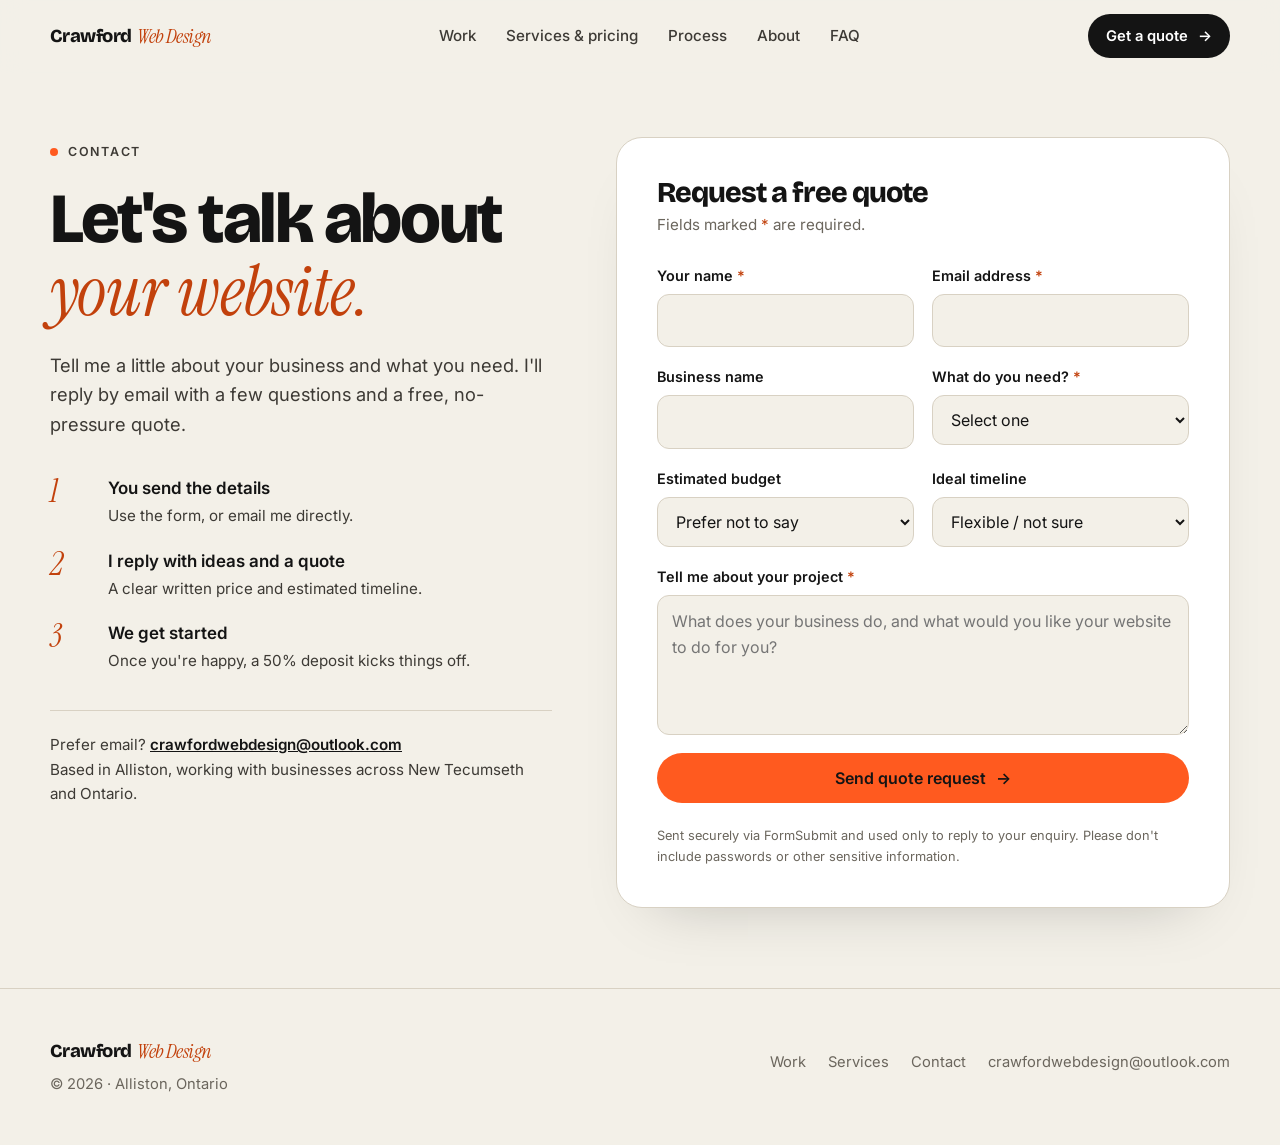
==== commit 94c2a719: "2.0 new skills" ====
--- a/contact.html
+++ b/contact.html
@@ -24,6 +24,7 @@
 <link rel="preconnect" href="https://fonts.googleapis.com">
 <link rel="preconnect" href="https://fonts.gstatic.com" crossorigin>
 <link href="https://fonts.googleapis.com/css2?family=Bricolage+Grotesque:opsz,wght@12..96,500;12..96,700;12..96,800&family=Instrument+Serif:ital@1&family=Inter:wght@400;500;600&display=swap" rel="stylesheet">
+<script>document.documentElement.classList.add("js")</script>
 <link rel="stylesheet" href="/styles.css">
 <script type="application/ld+json">{"@context":"https://schema.org","@type":"ProfessionalService","name":"Crawford Web Design","url":"https://crawfordwebdesign.ca/","image":"https://crawfordwebdesign.ca/og-image.jpg","email":"crawfordwebdesign@outlook.com","address":{"@type":"PostalAddress","addressLocality":"Alliston","addressRegion":"ON","addressCountry":"CA"},"areaServed":[{"@type":"Place","name":"Alliston, Ontario"},{"@type":"Place","name":"New Tecumseth, Ontario"},{"@type":"AdministrativeArea","name":"Ontario"}],"description":"Website design, redesign and updates for small businesses in Ontario.","priceRange":"CAD $400+"}</script>
 </head>
@@ -109,8 +110,8 @@
         </div>
       </form>
       <div class="success" tabindex="-1" id="form-success">
-        <div class="tick" aria-hidden="true">✓</div>
-        <h2>Thanks, message sent!</h2>
+        <div class="tick" aria-hidden="true"><svg width="30" height="30" viewBox="0 0 24 24" fill="none" stroke="#141414" stroke-width="2.5" stroke-linecap="round" stroke-linejoin="round"><path d="M5 12.5l4.5 4.5L19 7.5"/></svg></div>
+        <h2>Thanks, your message is on its way.</h2>
         <p>I'll get back to you by email soon. Keep an eye on your inbox (and your spam folder, just in case).</p>
         <a class="btn btn-line" href="/portfolio.html">See recent work</a>
       </div>
@@ -135,10 +136,19 @@
   e.preventDefault();
   const form=this, card=document.getElementById('form-card'), note=document.getElementById('form-note'), button=form.querySelector('button[type="submit"]');
   note.className='form-status'; note.textContent='';
+  form.querySelectorAll('.field-err').forEach(function(n){n.remove()});
+  form.querySelectorAll('[aria-invalid]').forEach(function(n){n.removeAttribute('aria-invalid');n.removeAttribute('aria-describedby')});
   if(!form.checkValidity()){
-    const bad=form.querySelector(':invalid'); note.className='form-status err';
-    note.textContent=bad&&bad.type==='email'&&bad.value?'Please enter a valid email address.':'Please fill in the required fields.';
-    bad&&bad.focus(); return;
+    let first=null;
+    form.querySelectorAll('input,select,textarea').forEach(function(el){
+      if(el.name==='_honey'||el.checkValidity()) return;
+      const msg=document.createElement('span'); msg.className='field-err'; msg.id=el.id+'-err';
+      msg.textContent=el.validity.valueMissing?'This field is required.':(el.type==='email'?'Please enter a valid email address, like name@example.com.':'Please check this field.');
+      el.setAttribute('aria-invalid','true'); el.setAttribute('aria-describedby',msg.id); el.after(msg);
+      if(!first) first=el;
+    });
+    note.className='form-status err'; note.textContent='Please fix the highlighted fields.';
+    first&&first.focus(); return;
   }
   const data=Object.fromEntries(new FormData(form).entries());
   if(data._honey) return;
--- a/styles.css
+++ b/styles.css
@@ -288,3 +288,32 @@
 .form-status:empty{display:none}
 @media (max-width:760px){.nav .logo{font-size:1rem}.nav .logo i{font-size:1.08rem}.nav-right{gap:8px}.nav-right .nav-cta{padding:10px 13px;font-size:.85rem}.nav-right .nav-cta .arrow{display:none}}
 @media (max-width:359px){.nav-right .nav-cta{display:none}}
+
+/* ===== Concept previews ===== */
+.concept-grid{display:grid;grid-template-columns:1fr 1fr;gap:22px}
+.concept-card{display:block;text-decoration:none;background:#fff;border:1px solid var(--line);border-radius:24px;overflow:hidden;transition:transform .2s,box-shadow .2s}
+.concept-card:hover{transform:translateY(-4px);box-shadow:0 30px 50px -30px rgba(0,0,0,.35)}
+.concept-frame{position:relative;aspect-ratio:16/10;overflow:hidden;background:var(--paper-2);border-bottom:1px solid var(--line)}
+.concept-frame iframe{position:absolute;top:0;left:0;width:1280px;height:800px;border:0;transform-origin:0 0;pointer-events:none}
+.concept-meta{padding:26px 28px 30px}
+.concept-tag{font:600 .75rem/1 var(--body);letter-spacing:.1em;text-transform:uppercase;color:var(--accent-ink)}
+.concept-meta h3{font-size:1.5rem;margin:12px 0 8px}
+.concept-meta p{margin:0 0 16px;color:var(--ink-2)}
+.concept-link{font-weight:600}
+.concept-card:hover .arrow{transform:translateX(3px)}
+.sec-head p a{color:var(--ink);font-weight:600}
+@media (max-width:760px){.concept-grid{grid-template-columns:1fr}}
+
+/* ===== Review fixes: progressive reveal, touch targets, form errors ===== */
+.reveal{opacity:1;translate:none}
+.js .reveal{opacity:0;translate:0 24px;transition:opacity .7s ease,translate .7s ease}
+.js .reveal.in{opacity:1;translate:0 0}
+@media (prefers-reduced-motion:reduce){.js .reveal{opacity:1;translate:none;transition:none}}
+.logo{display:inline-flex;align-items:center;min-height:44px}
+.nav-right .nav-cta{min-height:44px}
+.site-footer nav a{display:inline-block;padding:10px 0}
+details{padding:10px 0}
+summary{min-height:44px;align-items:center;padding:6px 0}
+.field-err{color:#b42318;font-size:.85rem;font-weight:500}
+.field [aria-invalid="true"]{border-color:#b42318;background:#fff}
+.logo i{margin-left:.28em}
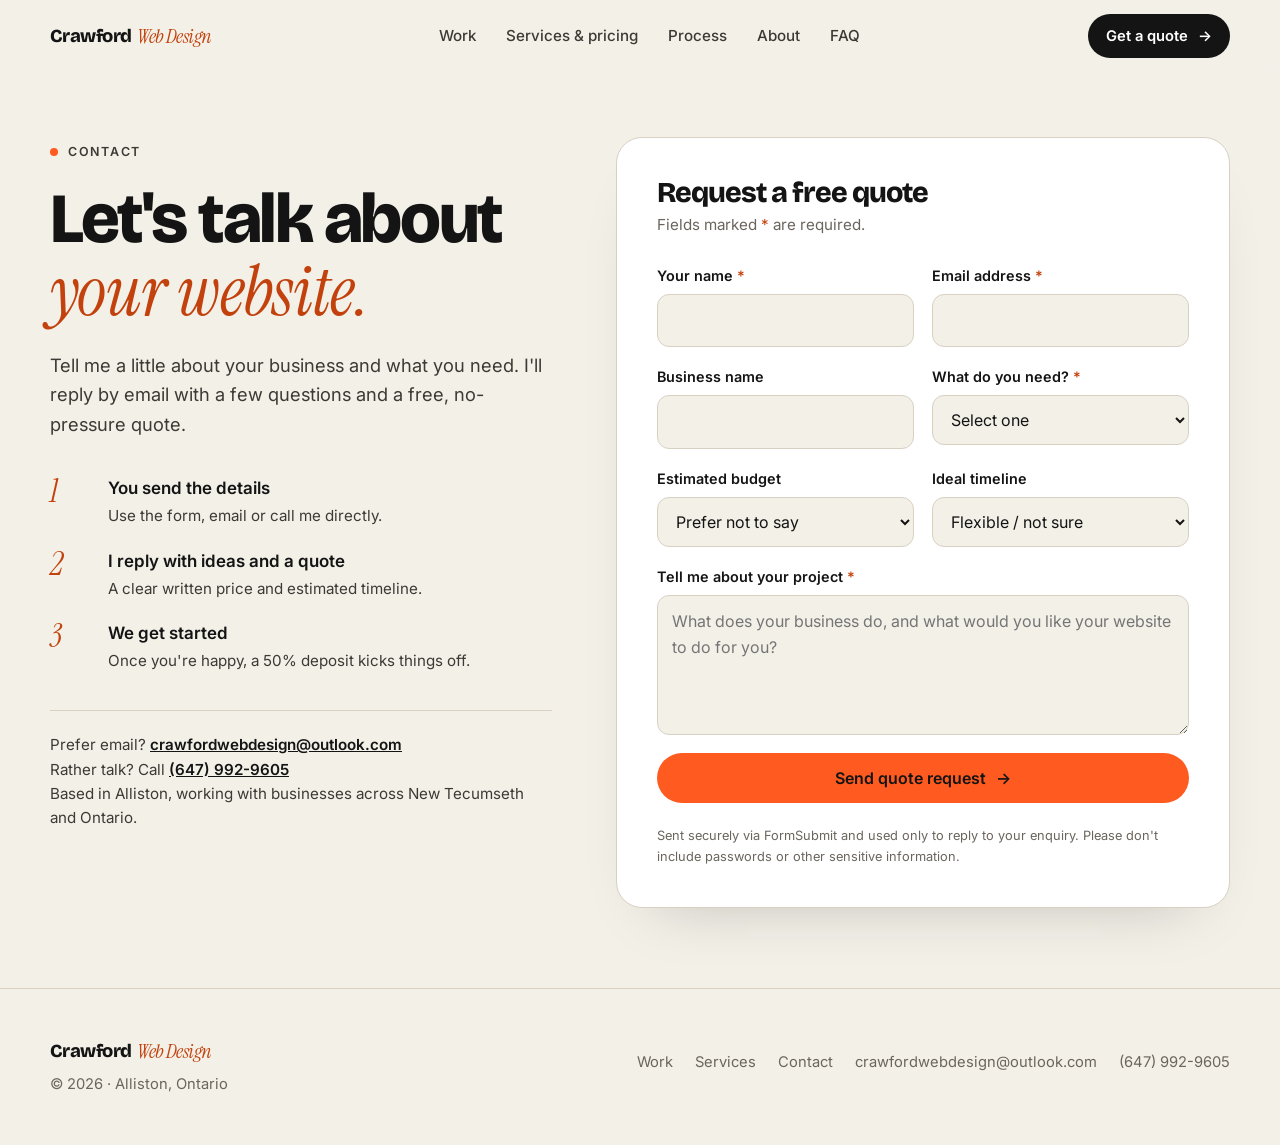
==== commit 892751b8: "main" ====
--- a/contact.html
+++ b/contact.html
@@ -26,7 +26,7 @@
 <link href="https://fonts.googleapis.com/css2?family=Bricolage+Grotesque:opsz,wght@12..96,500;12..96,700;12..96,800&family=Instrument+Serif:ital@1&family=Inter:wght@400;500;600&display=swap" rel="stylesheet">
 <script>document.documentElement.classList.add("js")</script>
 <link rel="stylesheet" href="/styles.css">
-<script type="application/ld+json">{"@context":"https://schema.org","@type":"ProfessionalService","name":"Crawford Web Design","url":"https://crawfordwebdesign.ca/","image":"https://crawfordwebdesign.ca/og-image.jpg","email":"crawfordwebdesign@outlook.com","address":{"@type":"PostalAddress","addressLocality":"Alliston","addressRegion":"ON","addressCountry":"CA"},"areaServed":[{"@type":"Place","name":"Alliston, Ontario"},{"@type":"Place","name":"New Tecumseth, Ontario"},{"@type":"AdministrativeArea","name":"Ontario"}],"description":"Website design, redesign and updates for small businesses in Ontario.","priceRange":"CAD $400+"}</script>
+<script type="application/ld+json">{"@context":"https://schema.org","@type":"ProfessionalService","name":"Crawford Web Design","url":"https://crawfordwebdesign.ca/","image":"https://crawfordwebdesign.ca/og-image.jpg","email":"crawfordwebdesign@outlook.com","telephone":"+1-647-992-9605","address":{"@type":"PostalAddress","addressLocality":"Alliston","addressRegion":"ON","addressCountry":"CA"},"areaServed":[{"@type":"Place","name":"Alliston, Ontario"},{"@type":"Place","name":"New Tecumseth, Ontario"},{"@type":"AdministrativeArea","name":"Ontario"}],"description":"Website design, redesign and updates for small businesses in Ontario.","priceRange":"CAD $400+"}</script>
 </head>
 <body>
 <a class="skip" href="#main">Skip to content</a>
@@ -58,12 +58,13 @@
       <h1>Let's talk about <span class="serif">your website.</span></h1>
       <p class="lead">Tell me a little about your business and what you need. I'll reply by email with a few questions and a free, no-pressure quote.</p>
       <ol class="next-steps">
-        <li><span class="n">1</span><div><b>You send the details</b><span>Use the form, or email me directly.</span></div></li>
+        <li><span class="n">1</span><div><b>You send the details</b><span>Use the form, email or call me directly.</span></div></li>
         <li><span class="n">2</span><div><b>I reply with ideas and a quote</b><span>A clear written price and estimated timeline.</span></div></li>
         <li><span class="n">3</span><div><b>We get started</b><span>Once you're happy, a 50% deposit kicks things off.</span></div></li>
       </ol>
       <div class="direct">
         Prefer email? <a href="mailto:crawfordwebdesign@outlook.com">crawfordwebdesign@outlook.com</a><br>
+        Rather talk? Call <a href="tel:+16479929605">(647) 992-9605</a><br>
         Based in Alliston, working with businesses across New Tecumseth and Ontario.
       </div>
     </div>
@@ -127,6 +128,7 @@
       <a href="/services.html">Services</a>
       <a href="/contact.html">Contact</a>
       <a href="mailto:crawfordwebdesign@outlook.com">crawfordwebdesign@outlook.com</a>
+      <a href="tel:+16479929605">(647) 992-9605</a>
     </nav>
   </div>
 </footer>
--- a/styles.css
+++ b/styles.css
@@ -317,3 +317,5 @@
 .field-err{color:#b42318;font-size:.85rem;font-weight:500}
 .field [aria-invalid="true"]{border-color:#b42318;background:#fff}
 .logo i{margin-left:.28em}
+.hero h1{font-size:clamp(2.5rem,4.4vw,4.1rem)}
+.about.no-photo{grid-template-columns:1fr}.about.no-photo .promises{max-width:860px}
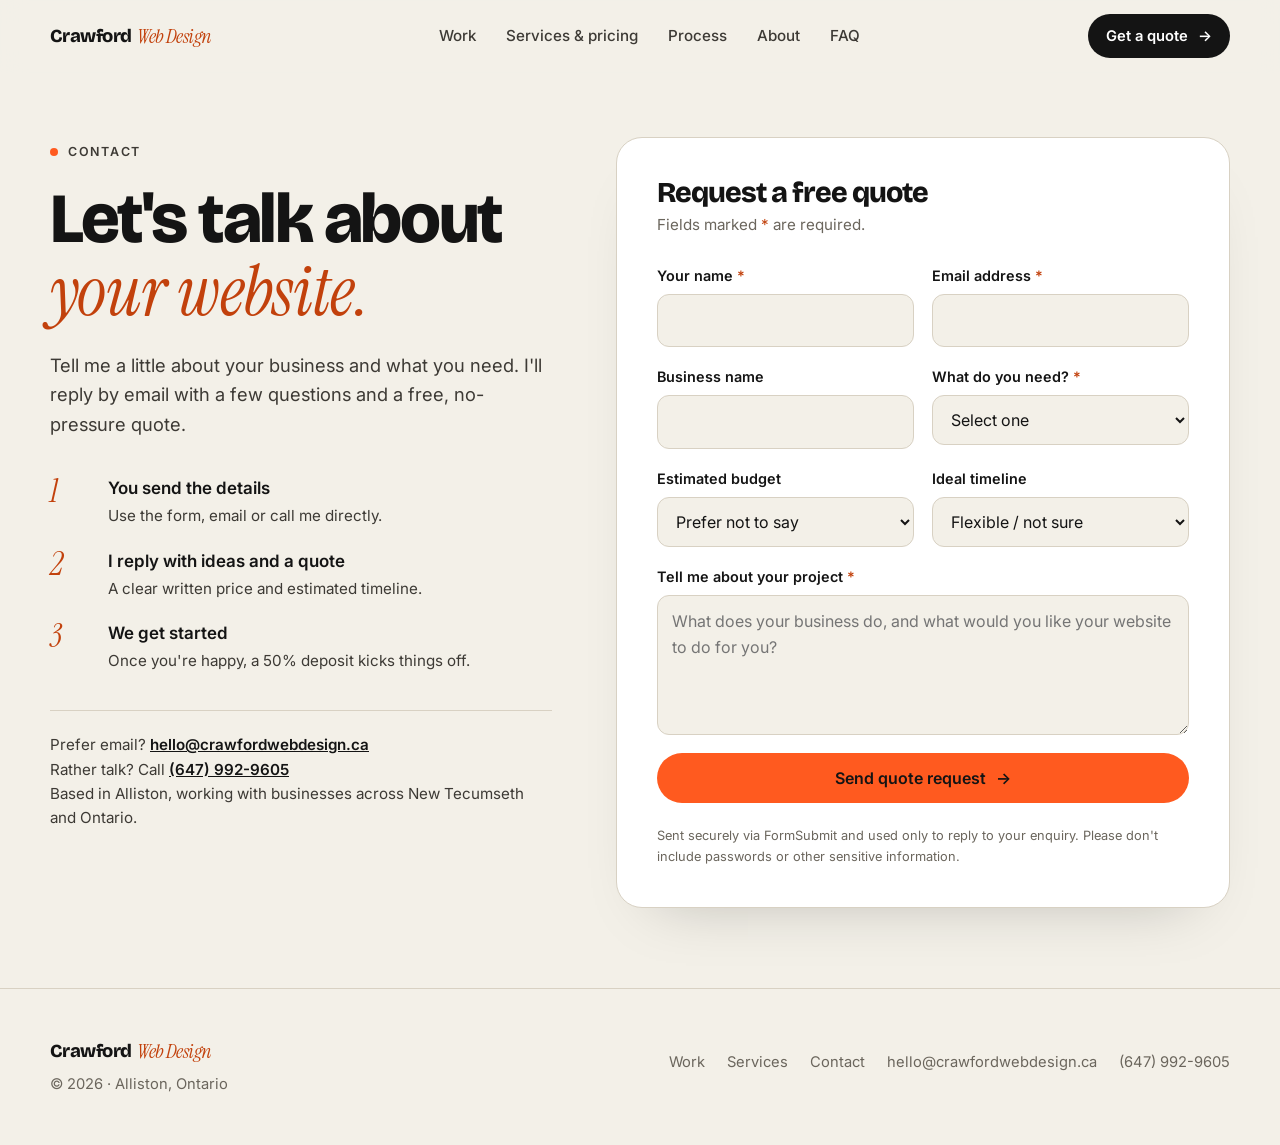
==== commit de8b7d1e: "ff" ====
--- a/contact.html
+++ b/contact.html
@@ -26,7 +26,7 @@
 <link href="https://fonts.googleapis.com/css2?family=Bricolage+Grotesque:opsz,wght@12..96,500;12..96,700;12..96,800&family=Instrument+Serif:ital@1&family=Inter:wght@400;500;600&display=swap" rel="stylesheet">
 <script>document.documentElement.classList.add("js")</script>
 <link rel="stylesheet" href="/styles.css">
-<script type="application/ld+json">{"@context":"https://schema.org","@type":"ProfessionalService","name":"Crawford Web Design","url":"https://crawfordwebdesign.ca/","image":"https://crawfordwebdesign.ca/og-image.jpg","email":"crawfordwebdesign@outlook.com","telephone":"+1-647-992-9605","address":{"@type":"PostalAddress","addressLocality":"Alliston","addressRegion":"ON","addressCountry":"CA"},"areaServed":[{"@type":"Place","name":"Alliston, Ontario"},{"@type":"Place","name":"New Tecumseth, Ontario"},{"@type":"AdministrativeArea","name":"Ontario"}],"description":"Website design, redesign and updates for small businesses in Ontario.","priceRange":"CAD $400+"}</script>
+<script type="application/ld+json">{"@context":"https://schema.org","@type":"ProfessionalService","name":"Crawford Web Design","url":"https://crawfordwebdesign.ca/","image":"https://crawfordwebdesign.ca/og-image.jpg","email":"hello@crawfordwebdesign.ca","telephone":"+1-647-992-9605","address":{"@type":"PostalAddress","addressLocality":"Alliston","addressRegion":"ON","addressCountry":"CA"},"areaServed":[{"@type":"Place","name":"Alliston, Ontario"},{"@type":"Place","name":"New Tecumseth, Ontario"},{"@type":"AdministrativeArea","name":"Ontario"}],"description":"Website design, redesign and updates for small businesses in Ontario.","priceRange":"CAD $400+"}</script>
 </head>
 <body>
 <a class="skip" href="#main">Skip to content</a>
@@ -63,7 +63,7 @@
         <li><span class="n">3</span><div><b>We get started</b><span>Once you're happy, a 50% deposit kicks things off.</span></div></li>
       </ol>
       <div class="direct">
-        Prefer email? <a href="mailto:crawfordwebdesign@outlook.com">crawfordwebdesign@outlook.com</a><br>
+        Prefer email? <a href="mailto:hello@crawfordwebdesign.ca">hello@crawfordwebdesign.ca</a><br>
         Rather talk? Call <a href="tel:+16479929605">(647) 992-9605</a><br>
         Based in Alliston, working with businesses across New Tecumseth and Ontario.
       </div>
@@ -72,7 +72,7 @@
     <div class="form-card" id="form-card">
       <h2>Request a free quote</h2>
       <p>Fields marked <span style="color:var(--accent-ink)">*</span> are required.</p>
-      <form id="quote-form" class="form-grid" action="https://formsubmit.co/ajax/crawfordwebdesign@outlook.com" method="POST" novalidate>
+      <form id="quote-form" class="form-grid" action="https://formsubmit.co/ajax/hello@crawfordwebdesign.ca" method="POST" novalidate>
         <input type="hidden" name="_subject" value="New Crawford Web Design Quote Request">
         <input type="hidden" name="_template" value="table">
         <div class="hp" aria-hidden="true"><label for="q-honey">Leave this empty</label><input id="q-honey" name="_honey" tabindex="-1" autocomplete="off"></div>
@@ -127,7 +127,7 @@
       <a href="/portfolio.html">Work</a>
       <a href="/services.html">Services</a>
       <a href="/contact.html">Contact</a>
-      <a href="mailto:crawfordwebdesign@outlook.com">crawfordwebdesign@outlook.com</a>
+      <a href="mailto:hello@crawfordwebdesign.ca">hello@crawfordwebdesign.ca</a>
       <a href="tel:+16479929605">(647) 992-9605</a>
     </nav>
   </div>
@@ -162,7 +162,7 @@
     card.classList.add('sent'); form.reset(); document.getElementById('form-success').focus();
   }catch(err){
     note.className='form-status err';
-    note.innerHTML=/activat/i.test(String(err.message))?'The form needs activating. Check crawfordwebdesign@outlook.com for the FormSubmit activation email, then try again.':'Sorry, that didn\'t go through. Please try again, or email <a href="mailto:crawfordwebdesign@outlook.com">crawfordwebdesign@outlook.com</a>.';
+    note.innerHTML=/activat/i.test(String(err.message))?'The form needs activating. Check hello@crawfordwebdesign.ca for the FormSubmit activation email, then try again.':'Sorry, that didn\'t go through. Please try again, or email <a href="mailto:hello@crawfordwebdesign.ca">hello@crawfordwebdesign.ca</a>.';
   }finally{button.disabled=false; button.firstChild.textContent='Send quote request ';}
 });
 </script>
